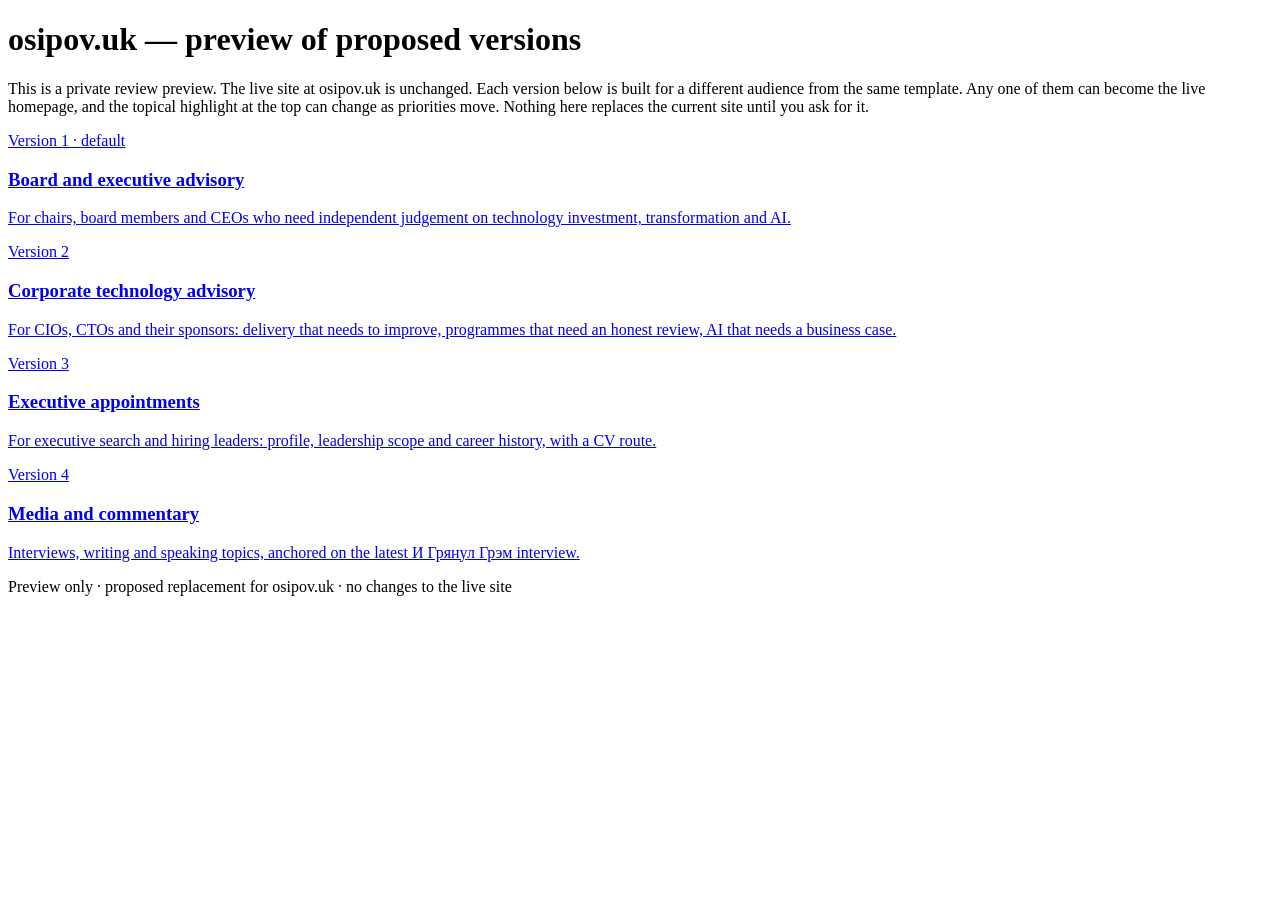
==== index.html @ c399e569 "Add preview hub page" ====
<!DOCTYPE html>
<html lang="en">
<head>
<meta charset="utf-8">
<meta name="viewport" content="width=device-width, initial-scale=1">
<title>Igor Osipov — site preview</title>
<meta name="description" content="Preview of proposed new versions of osipov.uk. The live site is unchanged.">
<meta name="robots" content="noindex">
<link rel="stylesheet" href="/styles.css">
</head>
<body>
<div class="hub-hero">
  <div class="wrap">
    <h1>osipov.uk — preview of proposed versions</h1>
    <p>This is a private review preview. The live site at osipov.uk is unchanged.
    Each version below is built for a different audience from the same template.
    Any one of them can become the live homepage, and the topical highlight at the top can change as priorities move.
    Nothing here replaces the current site until you ask for it.</p>
  </div>
</div>
<section>
  <div class="wrap">
    <div class="grid">
      <a class="card version-card" href="/advisory/">
        <p class="live">Version 1 · default</p>
        <h3>Board and executive advisory</h3>
        <p>For chairs, board members and CEOs who need independent judgement on technology investment, transformation and AI.</p>
      </a>
      <a class="card version-card" href="/corporate/">
        <p class="live">Version 2</p>
        <h3>Corporate technology advisory</h3>
        <p>For CIOs, CTOs and their sponsors: delivery that needs to improve, programmes that need an honest review, AI that needs a business case.</p>
      </a>
      <a class="card version-card" href="/executive/">
        <p class="live">Version 3</p>
        <h3>Executive appointments</h3>
        <p>For executive search and hiring leaders: profile, leadership scope and career history, with a CV route.</p>
      </a>
      <a class="card version-card" href="/media/">
        <p class="live">Version 4</p>
        <h3>Media and commentary</h3>
        <p>Interviews, writing and speaking topics, anchored on the latest И Грянул Грэм interview.</p>
      </a>
    </div>
  </div>
</section>
<footer class="site">
  <div class="wrap">
    <p>Preview only · proposed replacement for osipov.uk · no changes to the live site</p>
  </div>
</footer>
</body>
</html>
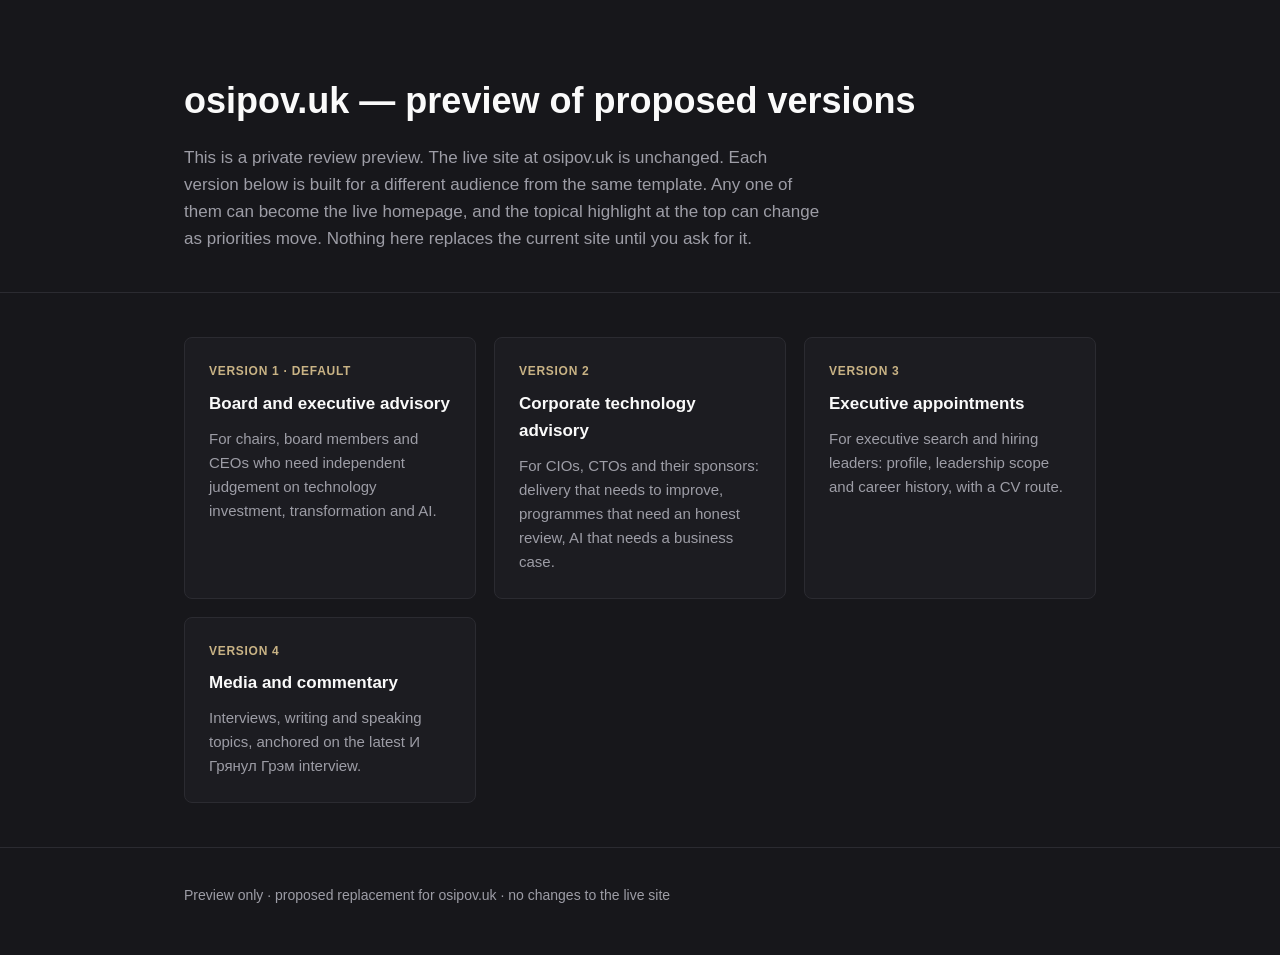
==== commit d1436718: "Fix stylesheet link and update card links" ====
--- a/index.html
+++ b/index.html
@@ -6,7 +6,7 @@
 <title>Igor Osipov — site preview</title>
 <meta name="description" content="Preview of proposed new versions of osipov.uk. The live site is unchanged.">
 <meta name="robots" content="noindex">
-<link rel="stylesheet" href="/styles.css">
+<link rel="stylesheet" href="styles.css">
 </head>
 <body>
 <div class="hub-hero">
@@ -21,22 +21,22 @@
 <section>
   <div class="wrap">
     <div class="grid">
-      <a class="card version-card" href="/advisory/">
+      <a class="card version-card" href="advisory/">
         <p class="live">Version 1 · default</p>
         <h3>Board and executive advisory</h3>
         <p>For chairs, board members and CEOs who need independent judgement on technology investment, transformation and AI.</p>
       </a>
-      <a class="card version-card" href="/corporate/">
+      <a class="card version-card" href="corporate/">
         <p class="live">Version 2</p>
         <h3>Corporate technology advisory</h3>
         <p>For CIOs, CTOs and their sponsors: delivery that needs to improve, programmes that need an honest review, AI that needs a business case.</p>
       </a>
-      <a class="card version-card" href="/executive/">
+      <a class="card version-card" href="executive/">
         <p class="live">Version 3</p>
         <h3>Executive appointments</h3>
         <p>For executive search and hiring leaders: profile, leadership scope and career history, with a CV route.</p>
       </a>
-      <a class="card version-card" href="/media/">
+      <a class="card version-card" href="media/">
         <p class="live">Version 4</p>
         <h3>Media and commentary</h3>
         <p>Interviews, writing and speaking topics, anchored on the latest И Грянул Грэм interview.</p>
--- a/styles.css
+++ b/styles.css
@@ -0,0 +1,121 @@
+:root{
+  --bg:#17171b;
+  --card:#1c1c21;
+  --border:#2b2b31;
+  --fg:#fafafa;
+  --muted:#9d9da6;
+  --accent:#c9b385;
+  --accent-dim:#a3936e;
+  --radius:8px;
+}
+*{margin:0;padding:0;box-sizing:border-box}
+html{scroll-behavior:smooth}
+body{
+  background:var(--bg);color:var(--fg);
+  font-family:-apple-system,BlinkMacSystemFont,"Segoe UI",Roboto,Helvetica,Arial,sans-serif;
+  line-height:1.6;font-size:17px;
+  -webkit-font-smoothing:antialiased;
+}
+a{color:var(--accent);text-decoration:none}
+a:hover{text-decoration:underline}
+.wrap{max-width:960px;margin:0 auto;padding:0 24px}
+
+/* topical highlight banner */
+.highlight{
+  border-bottom:1px solid var(--border);
+  background:#1e1c16;
+  font-size:14px;color:var(--muted);
+  padding:10px 0;
+}
+.highlight .wrap{display:flex;gap:10px;align-items:baseline;justify-content:center;flex-wrap:wrap}
+.highlight .tag{color:var(--accent);font-weight:600;letter-spacing:.04em;text-transform:uppercase;font-size:12px}
+
+/* header */
+header.site{
+  border-bottom:1px solid var(--border);
+  padding:18px 0;
+  position:sticky;top:0;background:rgba(23,23,27,.92);backdrop-filter:blur(8px);z-index:10;
+}
+header.site .wrap{display:flex;align-items:center;justify-content:space-between;gap:16px;flex-wrap:wrap}
+.brand{font-weight:700;font-size:18px;color:var(--fg)}
+.brand span{color:var(--accent)}
+nav.main{display:flex;gap:22px;flex-wrap:wrap}
+nav.main a{color:var(--muted);font-size:15px}
+nav.main a:hover{color:var(--fg);text-decoration:none}
+
+/* hero */
+.hero{padding:72px 0 56px;display:grid;grid-template-columns:1fr 280px;gap:48px;align-items:center}
+.hero .kicker{color:var(--accent);font-size:14px;letter-spacing:.08em;text-transform:uppercase;font-weight:600;margin-bottom:14px}
+.hero h1{font-size:44px;line-height:1.12;font-weight:700;letter-spacing:-.02em;margin-bottom:18px}
+.hero p.lede{font-size:20px;color:var(--fg);margin-bottom:16px;max-width:600px}
+.hero p.proof{color:var(--muted);font-size:16px;max-width:600px;margin-bottom:28px}
+.portrait{width:100%;border-radius:var(--radius);border:1px solid var(--border);display:block}
+.cta-row{display:flex;gap:14px;flex-wrap:wrap}
+.btn{
+  display:inline-block;padding:12px 22px;border-radius:var(--radius);
+  font-size:15px;font-weight:600;border:1px solid var(--accent);
+  color:#17171b;background:var(--accent);
+}
+.btn:hover{text-decoration:none;background:var(--accent-dim);border-color:var(--accent-dim)}
+.btn.ghost{background:transparent;color:var(--fg);border-color:var(--border)}
+.btn.ghost:hover{border-color:var(--accent);color:var(--accent)}
+
+/* sections */
+section{padding:44px 0;border-top:1px solid var(--border)}
+section h2{font-size:28px;font-weight:700;letter-spacing:-.01em;margin-bottom:8px}
+section .sub{color:var(--muted);margin-bottom:28px;max-width:640px}
+.grid{display:grid;grid-template-columns:repeat(auto-fit,minmax(260px,1fr));gap:18px}
+.card{
+  background:var(--card);border:1px solid var(--border);border-radius:var(--radius);
+  padding:24px;
+}
+.card h3{font-size:17px;font-weight:600;margin-bottom:10px;color:var(--fg)}
+.card p{color:var(--muted);font-size:15px}
+.card p.role-line{color:var(--accent);font-size:13px;text-transform:uppercase;letter-spacing:.06em;margin-bottom:6px;font-weight:600}
+
+ul.tight{list-style:none}
+ul.tight li{padding:10px 0;border-bottom:1px solid var(--border);color:var(--muted);font-size:15px}
+ul.tight li:last-child{border-bottom:none}
+ul.tight li b{color:var(--fg);font-weight:600}
+
+/* writing / interviews */
+.item{padding:18px 0;border-bottom:1px solid var(--border)}
+.item:last-child{border-bottom:none}
+.item .meta{color:var(--muted);font-size:13px;margin-bottom:4px}
+.item a.title{font-size:17px;font-weight:600;color:var(--fg)}
+.item a.title:hover{color:var(--accent);text-decoration:none}
+.item p{color:var(--muted);font-size:15px;margin-top:6px}
+.video{
+  position:relative;padding-bottom:56.25%;height:0;overflow:hidden;border-radius:var(--radius);border:1px solid var(--border);
+}
+.video iframe{position:absolute;top:0;left:0;width:100%;height:100%;border:0}
+
+/* contact */
+.contact-box{text-align:center;padding:20px 0}
+.contact-box p{color:var(--muted);max-width:560px;margin:0 auto 24px}
+.contact-box .addr{color:var(--fg);font-size:18px}
+
+/* footer */
+footer.site{border-top:1px solid var(--border);padding:36px 0 48px;color:var(--muted);font-size:14px}
+footer.site .cols{display:flex;justify-content:space-between;gap:24px;flex-wrap:wrap;margin-bottom:20px}
+footer.site h4{color:var(--fg);font-size:13px;text-transform:uppercase;letter-spacing:.06em;margin-bottom:10px}
+footer.site ul{list-style:none}
+footer.site li{margin-bottom:6px}
+footer.site a{color:var(--muted)}
+footer.site a:hover{color:var(--fg)}
+.version-switch{border-top:1px solid var(--border);padding-top:16px;font-size:13px}
+.version-switch b{color:var(--fg);font-weight:600}
+
+/* hub page */
+.hub-hero{padding:72px 0 40px}
+.hub-hero h1{font-size:36px;margin-bottom:14px}
+.hub-hero p{color:var(--muted);max-width:640px;font-size:17px}
+.version-card{display:block}
+.version-card:hover{border-color:var(--accent);text-decoration:none}
+.version-card .live{color:var(--accent);font-size:12px;text-transform:uppercase;letter-spacing:.06em;font-weight:600;margin-bottom:8px}
+
+@media(max-width:720px){
+  .hero{grid-template-columns:1fr;padding:48px 0 40px;gap:32px}
+  .hero h1{font-size:34px}
+  .portrait{max-width:260px}
+                }
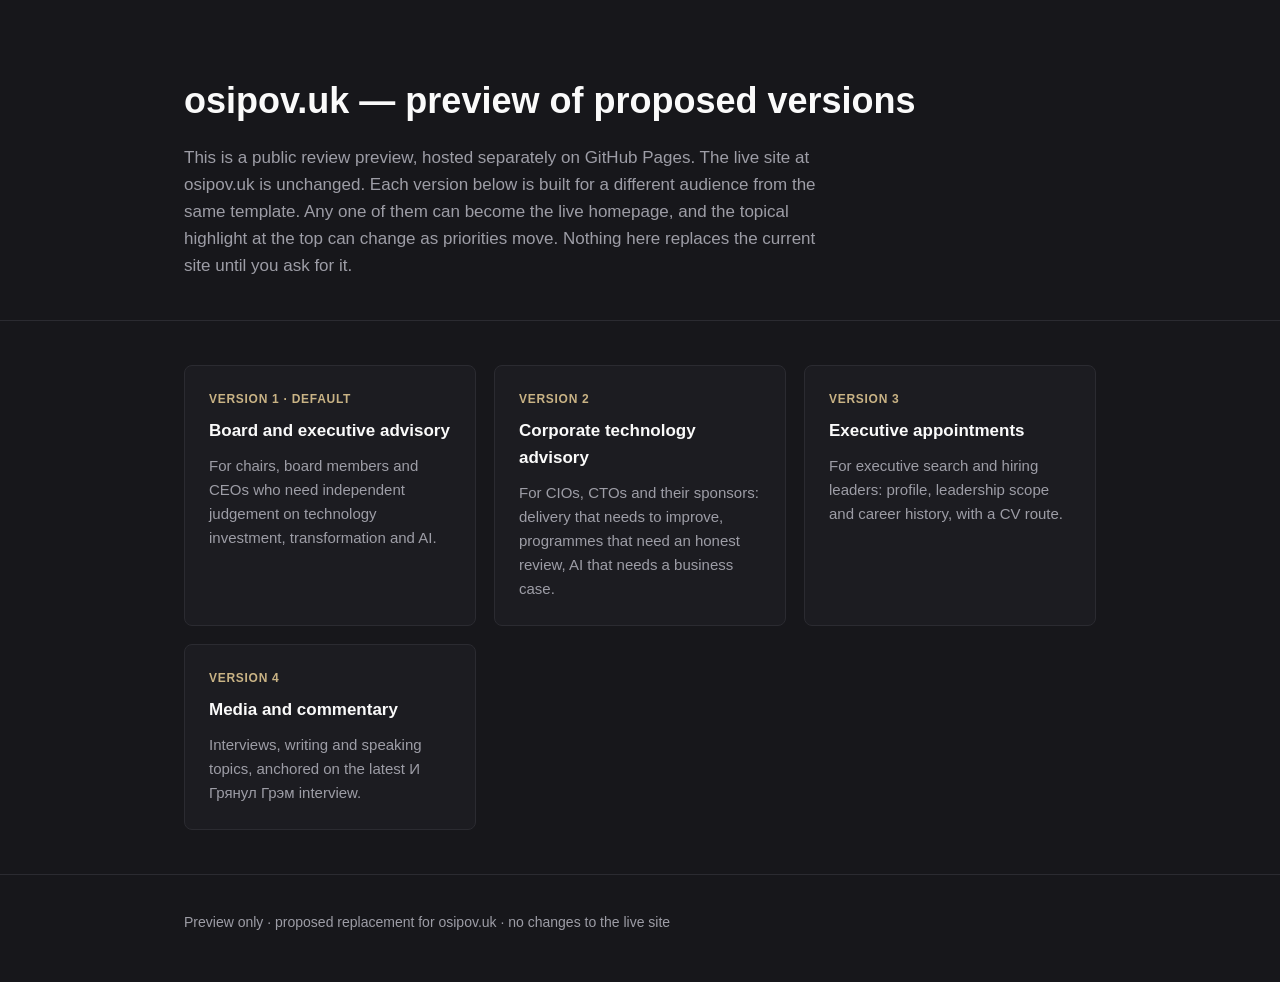
==== commit 22c87a0a: "Label the preview accurately as public" ====
--- a/index.html
+++ b/index.html
@@ -12,7 +12,7 @@
 <div class="hub-hero">
   <div class="wrap">
     <h1>osipov.uk — preview of proposed versions</h1>
-    <p>This is a private review preview. The live site at osipov.uk is unchanged.
+    <p>This is a public review preview, hosted separately on GitHub Pages. The live site at osipov.uk is unchanged.
     Each version below is built for a different audience from the same template.
     Any one of them can become the live homepage, and the topical highlight at the top can change as priorities move.
     Nothing here replaces the current site until you ask for it.</p>
